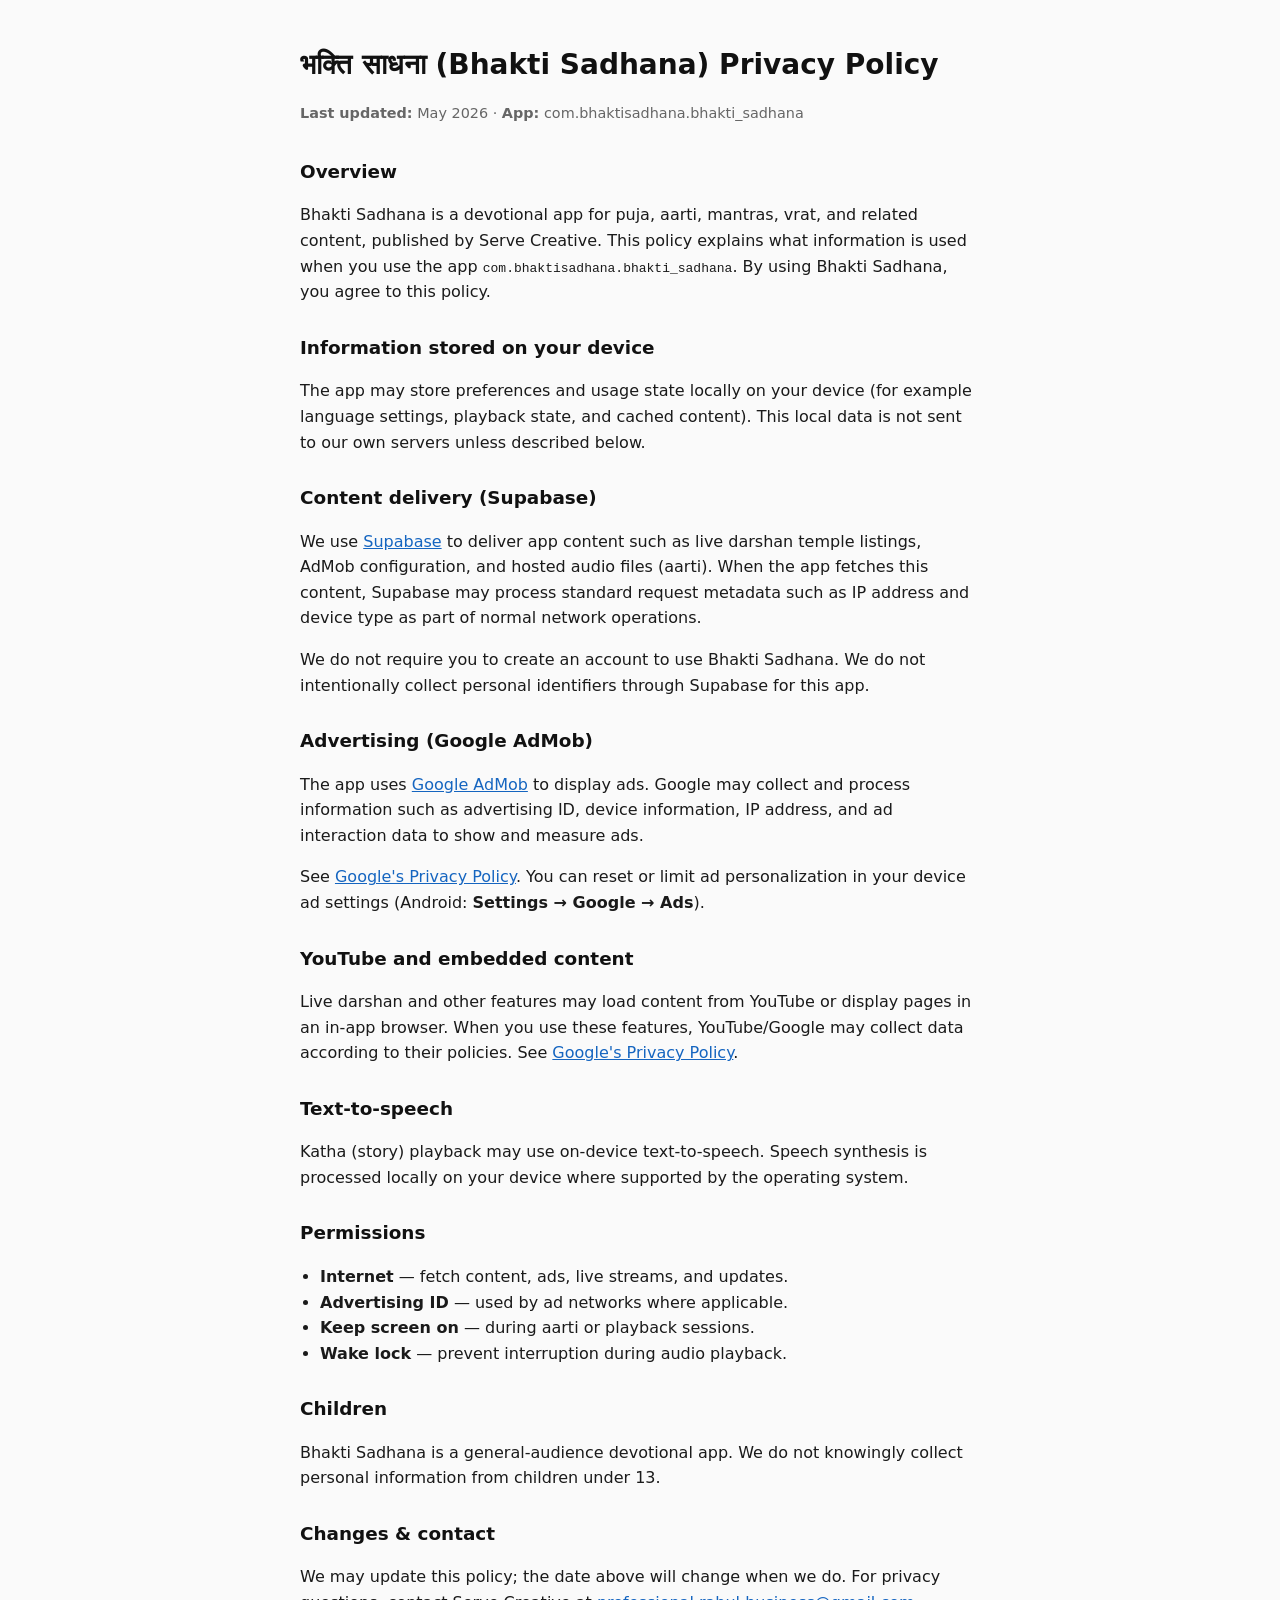
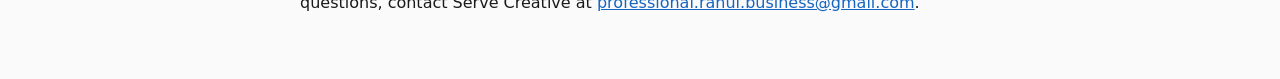
==== bhakti-sadhana/privacy_policy/index.html @ a0426184 "Fix Bhakti Sadhana spelling in URL path and policy text. Rename bhakti-sadhna to bhakti-sadhana; kee" ====
<!DOCTYPE html>
<html lang="en">
<head>
  <meta charset="utf-8" />
  <meta name="viewport" content="width=device-width, initial-scale=1" />
  <title>भक्ति साधना — Privacy Policy</title>
  <link rel="stylesheet" href="../../assets/style.css" />
</head>
<body>
  <h1>भक्ति साधना (Bhakti Sadhana) Privacy Policy</h1>
  <p class="meta"><strong>Last updated:</strong> May 2026 · <strong>App:</strong> com.bhaktisadhana.bhakti_sadhana</p>

  <h2>Overview</h2>
  <p>
    Bhakti Sadhana is a devotional app for puja, aarti, mantras, vrat, and related
    content, published by Serve Creative. This policy explains what information is
    used when you use the app <code>com.bhaktisadhana.bhakti_sadhana</code>.
    By using Bhakti Sadhana, you agree to this policy.
  </p>

  <h2>Information stored on your device</h2>
  <p>
    The app may store preferences and usage state locally on your device (for example
    language settings, playback state, and cached content). This local data is not
    sent to our own servers unless described below.
  </p>

  <h2>Content delivery (Supabase)</h2>
  <p>
    We use <a href="https://supabase.com/">Supabase</a> to deliver app content such as
    live darshan temple listings, AdMob configuration, and hosted audio files (aarti).
    When the app fetches this content, Supabase may process standard request metadata
    such as IP address and device type as part of normal network operations.
  </p>
  <p>
    We do not require you to create an account to use Bhakti Sadhana. We do not
    intentionally collect personal identifiers through Supabase for this app.
  </p>

  <h2>Advertising (Google AdMob)</h2>
  <p>
    The app uses <a href="https://admob.google.com/home/">Google AdMob</a> to display
    ads. Google may collect and process information such as advertising ID, device
    information, IP address, and ad interaction data to show and measure ads.
  </p>
  <p>
    See <a href="https://policies.google.com/privacy">Google's Privacy Policy</a>.
    You can reset or limit ad personalization in your device ad settings
    (Android: <strong>Settings → Google → Ads</strong>).
  </p>

  <h2>YouTube and embedded content</h2>
  <p>
    Live darshan and other features may load content from YouTube or display pages in
    an in-app browser. When you use these features, YouTube/Google may collect data
    according to their policies. See
    <a href="https://policies.google.com/privacy">Google's Privacy Policy</a>.
  </p>

  <h2>Text-to-speech</h2>
  <p>
    Katha (story) playback may use on-device text-to-speech. Speech synthesis is
    processed locally on your device where supported by the operating system.
  </p>

  <h2>Permissions</h2>
  <ul>
    <li><strong>Internet</strong> — fetch content, ads, live streams, and updates.</li>
    <li><strong>Advertising ID</strong> — used by ad networks where applicable.</li>
    <li><strong>Keep screen on</strong> — during aarti or playback sessions.</li>
    <li><strong>Wake lock</strong> — prevent interruption during audio playback.</li>
  </ul>

  <h2>Children</h2>
  <p>
    Bhakti Sadhana is a general-audience devotional app. We do not knowingly collect
    personal information from children under 13.
  </p>

  <h2>Changes &amp; contact</h2>
  <p>
    We may update this policy; the date above will change when we do. For privacy
    questions, contact Serve Creative at
    <a href="mailto:professional.rahul.business@gmail.com">professional.rahul.business@gmail.com</a>.
  </p>
</body>
</html>
---- assets/style.css ----
:root {
  color-scheme: light dark;
  --text: #1a1a1a;
  --text-muted: #666;
  --bg: #fafafa;
  --heading: #111;
  --link: #1565c0;
  --card-bg: #fff;
  --card-border: #e0e0e0;
}

@media (prefers-color-scheme: dark) {
  :root {
    --text: #e8e8e8;
    --text-muted: #aaa;
    --bg: #111;
    --heading: #fff;
    --link: #64b5f6;
    --card-bg: #1a1a1a;
    --card-border: #333;
  }
}

* {
  box-sizing: border-box;
}

body {
  font-family: system-ui, -apple-system, "Segoe UI", Roboto, sans-serif;
  line-height: 1.6;
  max-width: 720px;
  margin: 0 auto;
  padding: 24px 20px 48px;
  color: var(--text);
  background: var(--bg);
}

a {
  color: var(--link);
}

h1 {
  font-size: 1.75rem;
  margin-bottom: 0.25rem;
  color: var(--heading);
}

h2 {
  font-size: 1.15rem;
  margin-top: 1.75rem;
  color: var(--heading);
}

.meta {
  color: var(--text-muted);
  font-size: 0.9rem;
  margin-bottom: 2rem;
}

ul {
  padding-left: 1.25rem;
}

.back-link {
  display: inline-block;
  margin-bottom: 1.5rem;
  font-size: 0.9rem;
}

.app-grid {
  display: grid;
  gap: 1rem;
  margin-top: 1.5rem;
}

.app-card {
  display: block;
  padding: 1rem 1.25rem;
  background: var(--card-bg);
  border: 1px solid var(--card-border);
  border-radius: 10px;
  text-decoration: none;
  color: inherit;
  transition: border-color 0.15s ease;
}

.app-card:hover {
  border-color: var(--link);
}

.app-card strong {
  display: block;
  font-size: 1.05rem;
  margin-bottom: 0.25rem;
  color: var(--heading);
}

.app-card span {
  color: var(--text-muted);
  font-size: 0.9rem;
}

footer {
  margin-top: 3rem;
  padding-top: 1.5rem;
  border-top: 1px solid var(--card-border);
  color: var(--text-muted);
  font-size: 0.85rem;
}
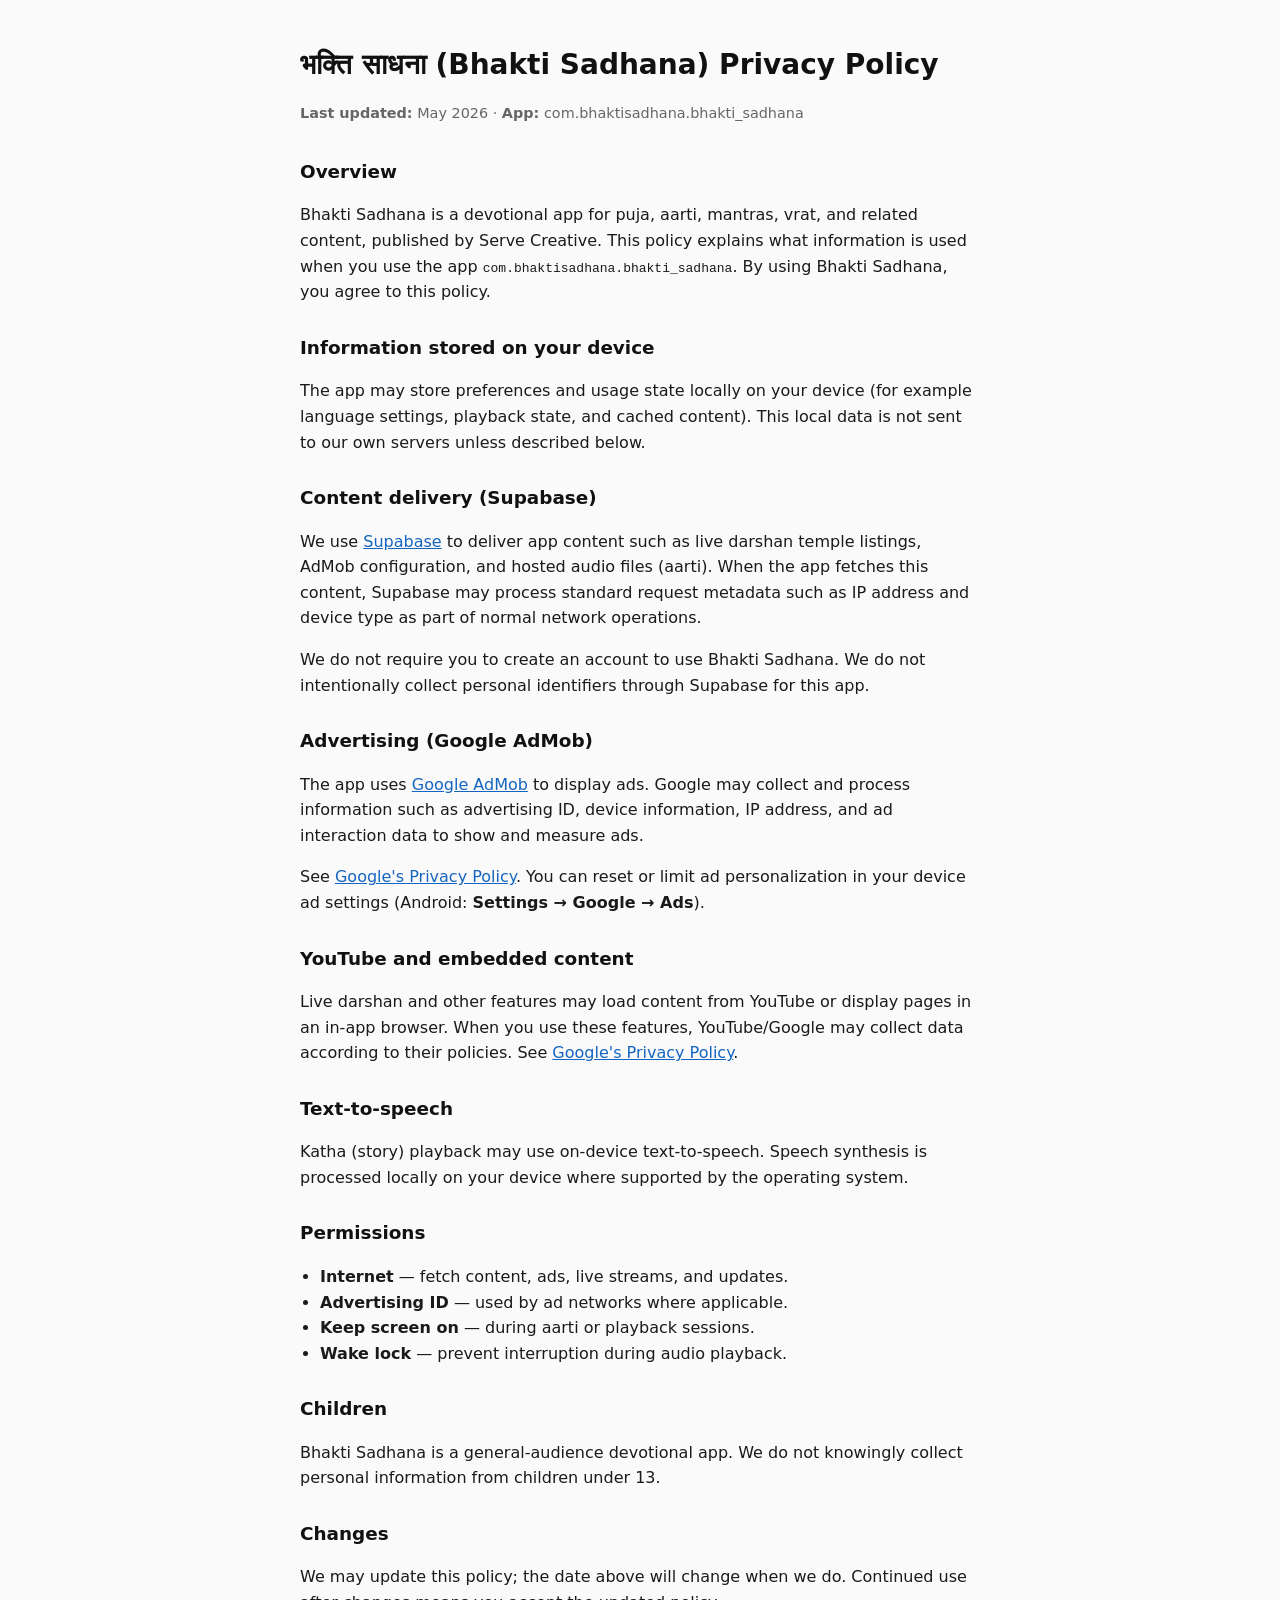
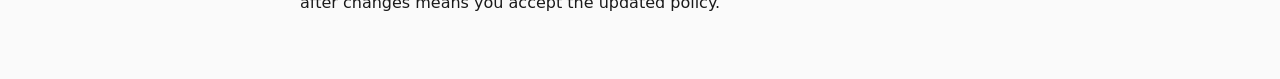
==== commit 9975d21f: "Remove personal contact email from privacy policies. Co-authored-by: Cursor <cursoragent@cursor.com>" ====
--- a/bhakti-sadhana/privacy_policy/index.html
+++ b/bhakti-sadhana/privacy_policy/index.html
@@ -77,11 +77,10 @@
     personal information from children under 13.
   </p>
 
-  <h2>Changes &amp; contact</h2>
+  <h2>Changes</h2>
   <p>
-    We may update this policy; the date above will change when we do. For privacy
-    questions, contact Serve Creative at
-    <a href="mailto:professional.rahul.business@gmail.com">professional.rahul.business@gmail.com</a>.
+    We may update this policy; the date above will change when we do.
+    Continued use after changes means you accept the updated policy.
   </p>
 </body>
 </html>
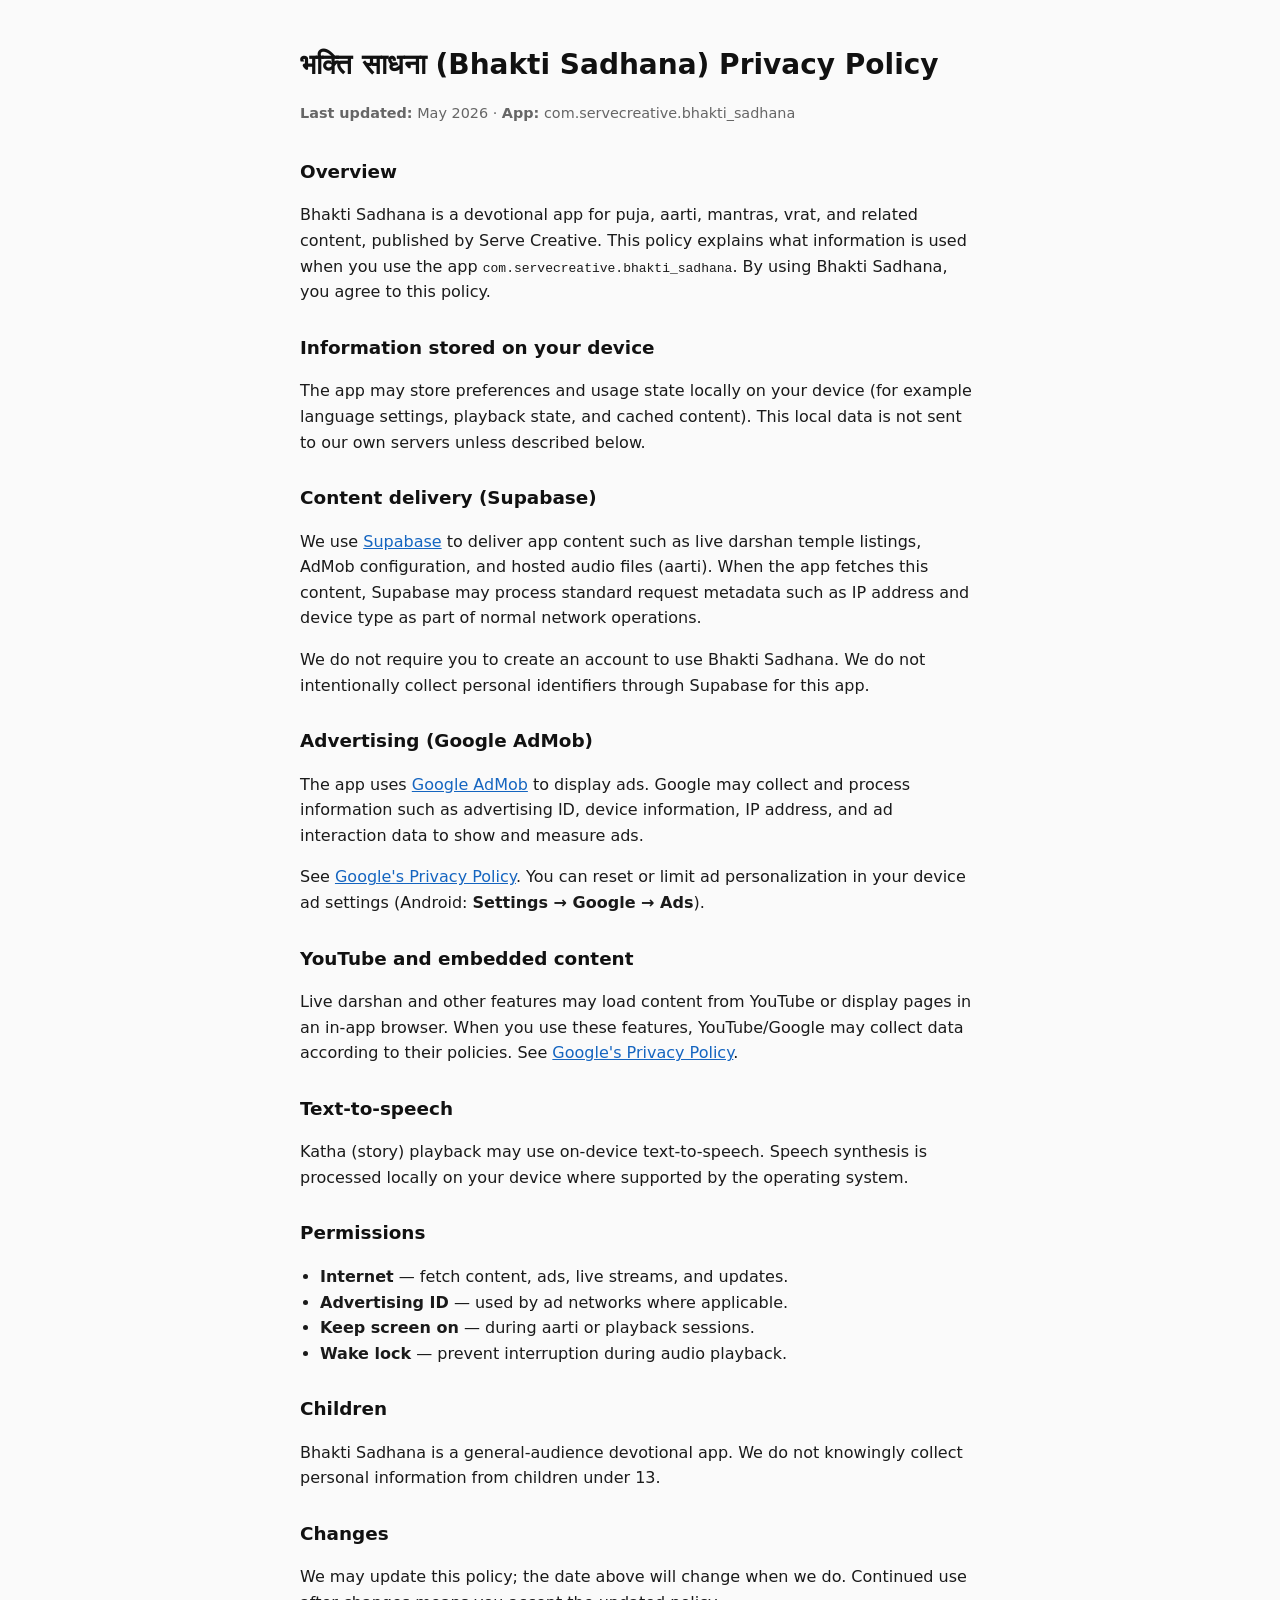
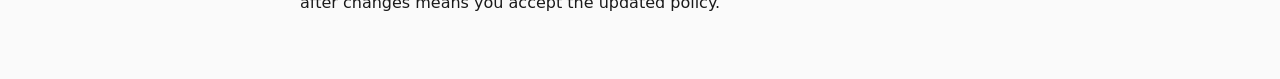
==== commit 5c9e14f8: "Update Bhakti Sadhana privacy policy package to com.servecreative.bhakti_sadhana. Co-authored-by: Cu" ====
--- a/bhakti-sadhana/privacy_policy/index.html
+++ b/bhakti-sadhana/privacy_policy/index.html
@@ -8,13 +8,13 @@
 </head>
 <body>
   <h1>भक्ति साधना (Bhakti Sadhana) Privacy Policy</h1>
-  <p class="meta"><strong>Last updated:</strong> May 2026 · <strong>App:</strong> com.bhaktisadhana.bhakti_sadhana</p>
+  <p class="meta"><strong>Last updated:</strong> May 2026 · <strong>App:</strong> com.servecreative.bhakti_sadhana</p>
 
   <h2>Overview</h2>
   <p>
     Bhakti Sadhana is a devotional app for puja, aarti, mantras, vrat, and related
     content, published by Serve Creative. This policy explains what information is
-    used when you use the app <code>com.bhaktisadhana.bhakti_sadhana</code>.
+    used when you use the app <code>com.servecreative.bhakti_sadhana</code>.
     By using Bhakti Sadhana, you agree to this policy.
   </p>
 
